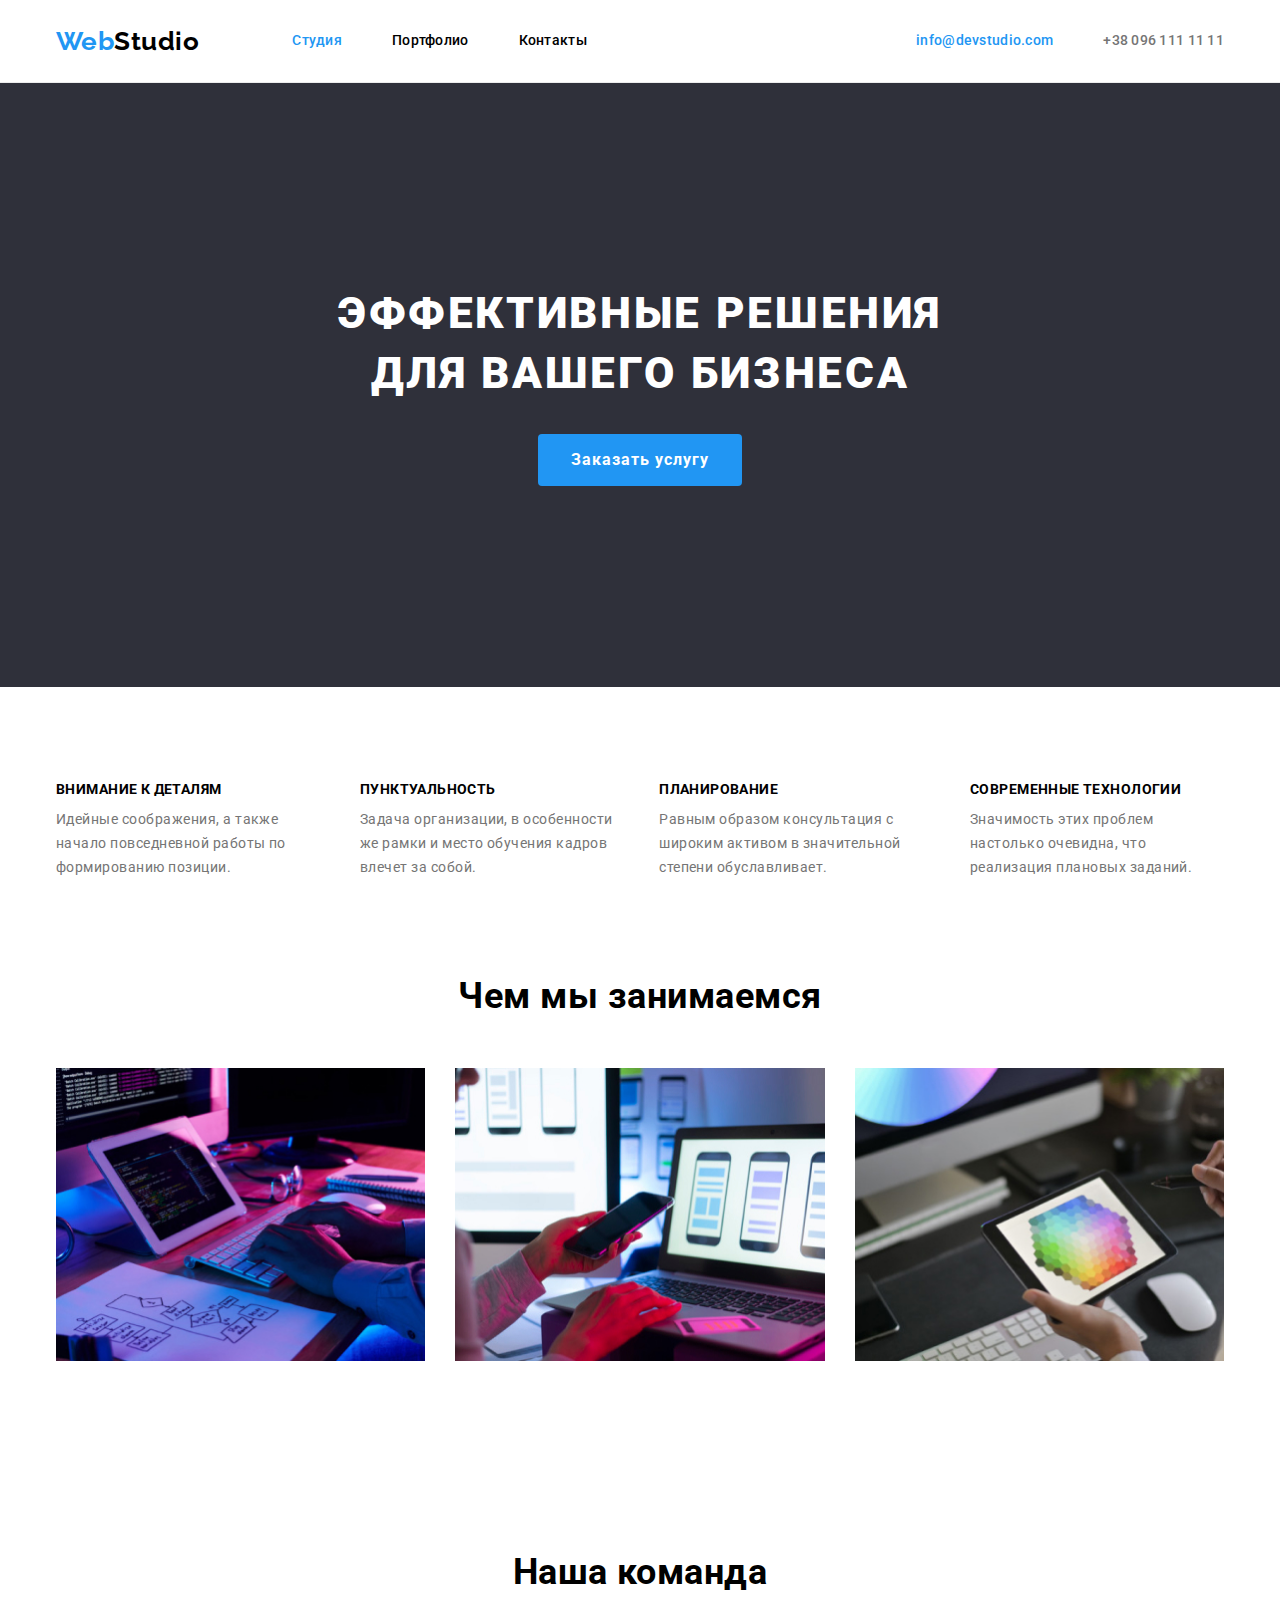
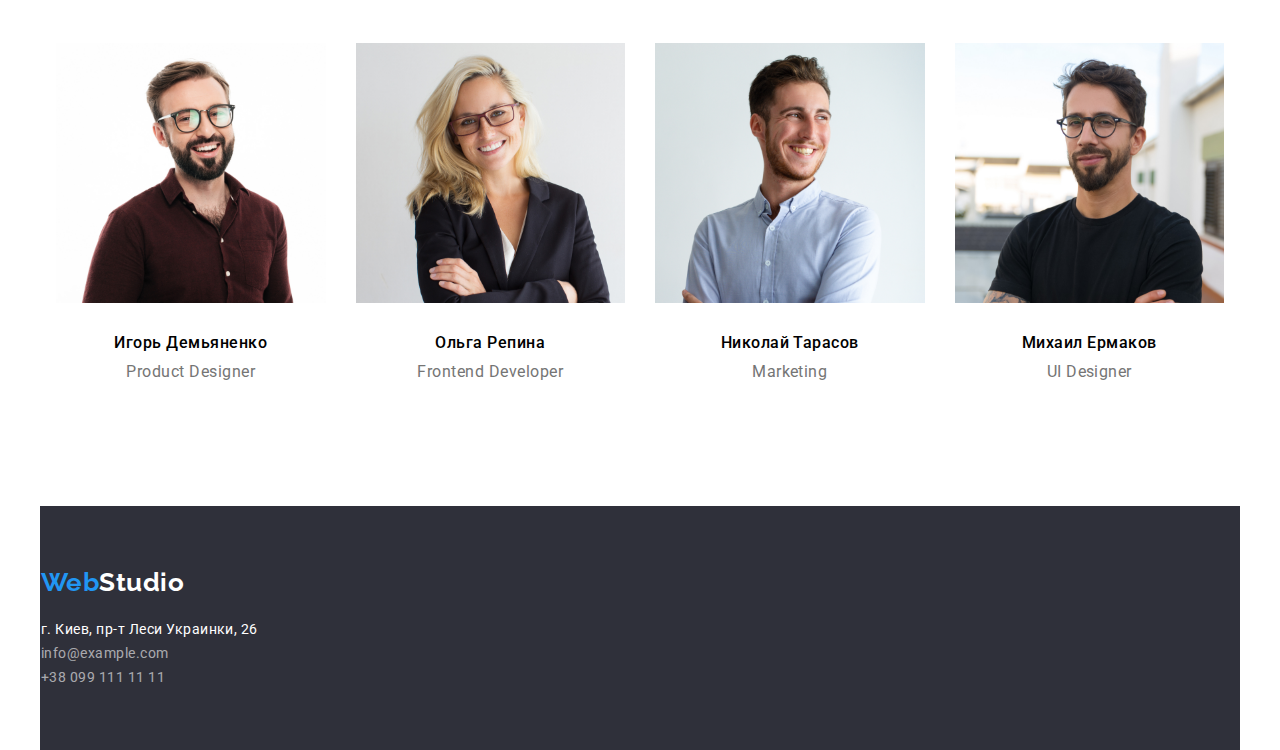
==== index.html @ 82b2c9bb "commit-1" ====
<!DOCTYPE html>
<html lang="ru">
<head>
    <meta charset="UTF-8">
    <meta name="viewport" content="width=device-width, initial-scale=1.0">
    <title>goit-markup-hw-03</title>
    <link rel="stylesheet" href="./css/modern-normalize.css" />
    <link rel="preconnect" href="https://fonts.gstatic.com">
    <link
        href="https://fonts.googleapis.com/css2?family=Raleway:wght@400;700&family=Roboto:wght@400;500;700;900&display=swap"
        rel="stylesheet">
    <link rel="stylesheet" href="./css/common.css" />
    <link rel="stylesheet" href="./css/styles.css" />
</head>
<body>
    <header class="header">
        <div class="container">
            <nav class="main-nav">
                <a href="#" class="logo">Web<Span class="logo-header">Studio</span></a>
                <ul class="site-nav list">
                    <li class="item-nav">
                        <a href="#studio" class="link current">Студия</a>
                    </li>
                    <li class="item-nav">
                        <a href="./portfolio.html" class="link">Портфолио</a>
                    </li>
                    <li class="item-nav">
                        <a href="#kontakts" class="link">Контакты</a>
                    </li>
                </ul>
                <ul class="auth-nav list">
                    <li class="item-nav">
                        <a href="mailto:info@devstudio.com" class="link-nav current">info@devstudio.com</a>
                    </li>
                    <li class="item-nav">
                        <a href="tel:+380961111111" class="link-nav">+38 096 111 11 11</a>
                    </li>
                </ul>
            </nav>
        </div>
    </header>
    <main>
        <section class="hero">
            <div class="container">
                <h1 class="title">Эффективные решения <br /> для вашего бизнеса</h1>
                <button type="button" class="title-button">Заказать услугу</button>
            </div>
        </section>
        <section class="section-main">
            <div class="container">
                <ul class="list">
                    <li class="fora">
                        <h3 class="small-title">Внимание к деталям</h3>
                        <p class="best">Идейные соображения, а также начало повседневной работы по формированию позиции.</p>
                    </li>
                    <li class="fora">
                        <h3 class="small-title">Пунктуальность</h3>
                        <p class="best">Задача организации, в особенности же рамки и место обучения кадров влечет за собой.</p>
                    </li>
                    <li class="fora">
                        <h3 class="small-title">Планирование</h3>
                        <p class="best">Равным образом консультация с широким активом в значительной степени обуславливает.</p>
                    </li>
                    <li class="fora">
                        <h3 class="small-title">Современные технологии</h3>
                        <p class="best">Значимость этих проблем настолько очевидна, что реализация плановых заданий.</p>
                    </li>
                </ul>
            </div>
        </section>
        <section>
            <div class="container center">
                <h2 id="studio" class="mide-title">Чем мы занимаемся</h2>
                <ul class="list studio">
                    <li class="picture">
                        <img src="images/1.jpg" alt="руки на клавиатуре" width="370">
                    </li>
                    <li class="picture">
                        <img src="images/2.jpg" alt="со смартфоном в руке" width="370">
                    </li>
                    <li class="picture">
                        <img src="images/3.jpg" alt="проект на планшете" width="370">
                    </li>
                </ul>
            </div>
        </section>
        <section>
            <div class="container team">
                <h2 class="mide-title">Наша команда</h2>
                <ul class="list our-team">
                    <li class="spets">
                        <img src="images/id.jpg" alt="Игорь Демьяненко" width="270">
                        <div class="vizitka">
                            <h3 class="name">Игорь Демьяненко</h3>
                            <p class="profil">Product Designer</p>
                        </div>
                    </li>
                    <li class="spets">
                        <img src="images/or.jpg" alt="Ольга Репина" width="270">
                        <div class="vizitka">
                            <h3 class="name">Ольга Репина</h3>
                            <p class="profil">Frontend Developer</p>
                        </div>
                    </li>
                    <li class="spets">
                        <img src="images/nt.jpg" alt="Николай Тарасов" width="270">
                        <div class="vizitka">
                            <h3 class="name">Николай Тарасов</h3>
                            <p class="profil">Marketing</p>
                        </div>
                    </li>
                    <li class="spets">
                        <img src="images/me.jpg" alt="Михаил Ермаков" width="270">
                        <div class="vizitka">
                            <h3 class="name">Михаил Ермаков</h3>
                            <p class="profil">UI Designer</p>
                        </div>
                    </li>
                </ul>
            </div>
        </section>
    </main>
    <footer>
        <div class="container down">
            <a href="#" class="logo">Web<Span class="logo-footer">Studio</span></a>
            <address class="contacts-links"> 
                <p id="kontakts"><a href="#" class="address">г. Киев, пр-т Леси Украинки, 26</a> </p>
                <ul class="list footer">
                    <li>
                        <a href="mailto:info@example.com" class="kontakts-down">info@example.com</a>
                    </li>
                    <li>
                        <a href="tel:+380991111111" class="kontakts-down">+38 099 111 11 11</a>
                    </li>
                </ul>
            </address>
        </div>
    </footer>
</body>
</html>
---- css/common.css ----
html {
  box-sizing: border-box;
}

*,
*::before,
*::after {
  box-sizing: inherit;
}

* {
  margin: 0;
  padding: 0;
}

:root {
  --white-text: rgba(255, 255, 255, 1);
  --blue: rgba(33, 150, 243, 1);
  --grey-text: rgba(117, 117, 117, 1);
  --grey-light-background: rgba(245, 244, 250, 1);
  --grey-light-op60: rgba(255, 255, 255, 0.6);
  --black-background: rgba(47, 48, 58, 1);
  --grey-background: #f5f4fa;
  --blue-logo: #2196f3;
  --black-text: #000000;
  --border: rgba(236, 236, 236, 1);
  --border-portfolio: rgba(238, 238, 238, 1);
}

body {
  font-family: 'Roboto', sans-serif;
  letter-spacing: 0.03em;
}

.container {
  width: 1200px;
  margin: 0 auto;
  padding: 0 15px;
  border: 1px solid transparent;
}

.list {
  list-style: none;
  font-weight: 500;
  margin-top: 0;
  margin-bottom: 0;
  display: flex;
}

.header {
  background-color: #ffffff;
  border-bottom-width: 1px;
  border-bottom-style: solid;
  border-color: var(--border);
}

.main-nav {
  display: flex;
  align-items: center;
}

.logo {
  font-family: 'Raleway', sans-serif;
  font-weight: 700;
  font-size: 26px;
  line-height: 1.19;
  color: var(--blue-logo);
}

.logo-header,
.link {
  color: var(--black-text);
}

.site-nav {
  display: flex;
  margin-left: 93px;
  padding: 0;
}

.auth-nav {
  display: flex;
  margin-left: auto;
}

.site-nav .item-nav {
  margin-right: 50px;
}

.auth-nav .item-nav + .item-nav {
  margin-left: 50px;
}

.site-nav .link,
.auth-nav .link-nav {
  display: block;
  padding-top: 32px;
  padding-bottom: 32px;
}

.site-nav .link:hover,
.site-nav .link:focus,
.auth-nav .link-nav:hover,
.auth-nav .link-nav:focus,
.logo:hover {
  color: var(--blue);
}

.project:hover,
.project:focus {
  color: var(--blue);
}

.link,
.link-nav {
  font-weight: 500;
  font-size: 14px;
  line-height: 1.14;
  letter-spacing: 0.02em;
}

.link-nav {
  color: var(--grey-text);
}

.site-nav .link.current,
.auth-nav .link-nav.current {
  color: var(--blue);
}

button {
  font-family: inherit;
}

.logo-footer {
  color: #ffffff;
}

img {
  display: block;
  max-width: 100%;
  height: auto;
}

.address {
  display: block;
  color: var(--white-text);
  font-weight: 400;
  font-size: 14px;
  line-height: 1.71;
  margin-top: 20px;
}

.kontakts-down {
  color: var(--grey-light-op60);
  font-weight: 400;
  font-size: 14px;
  line-height: 1.71;
  margin-top: 9px;
}

.down {
  background-color: var(--black-background);
  padding: 60px 0;
}

.footer {
  flex-direction: column;
}
---- css/styles.css ----
/* Секция Hero  */
.title {
  color: var(--white-text);
  font-weight: 900;
  font-size: 44px;
  line-height: 1.36;
  text-align: center;
  letter-spacing: 0.06em;
  text-transform: uppercase;
  margin-top: 0;
  margin-bottom: 30px;
}

.title-button {
  color: var(--white-text);
  font-weight: 700;
  background-color: var(--blue);
  font-size: 16px;
  line-height: 1.88;
  display: flex;
  align-items: center;
  text-align: center;
  letter-spacing: 0.06em;
  border-radius: 4px;
  padding: 10px 32px;
  margin: 0 auto;
  min-width: 200px;
  border: 1px solid transparent;
}

.hero {
  background-color: var(--black-background);
  padding-top: 200px;
  padding-bottom: 200px;
  align-items: center;
  text-align: center;
}

.section-main,
.team {
  padding-top: 94px;
  padding-bottom: 94px;
}

.section-main .fora + .fora {
  margin-left: 30px;
}

.center {
  padding-bottom: 94px;
}

.studio {
  display: flex;
}

.studio .picture + .picture {
  margin-left: 30px;
}

.small-title {
  font-weight: 700;
  font-size: 14px;
  line-height: 1.14;
  letter-spacing: 0.03em;
  text-transform: uppercase;
  margin-top: 0;
  margin-bottom: 10px;
}

.best {
  color: var(--grey-text);
  font-weight: 400;
  font-size: 14px;
  line-height: 1.71;
  margin-top: 0;
  margin-bottom: 0;
}

.mide-title {
  font-size: 36px;
  line-height: 1.17;
  text-align: center;
  margin-top: 0;
  margin-bottom: 50px;
}

.vizitka {
  padding-top: 30px;
  padding-bottom: 30px;
}

.our-team .spets + .spets {
  margin-left: 30px;
}

.name {
  font-weight: 500;
  font-size: 16px;
  line-height: 1.19;
  text-align: center;
  margin-bottom: 10px;
}

.profil {
  color: var(--grey-text);
  font-weight: 400;
  font-size: 16px;
  line-height: 1.19;
  text-align: center;
}
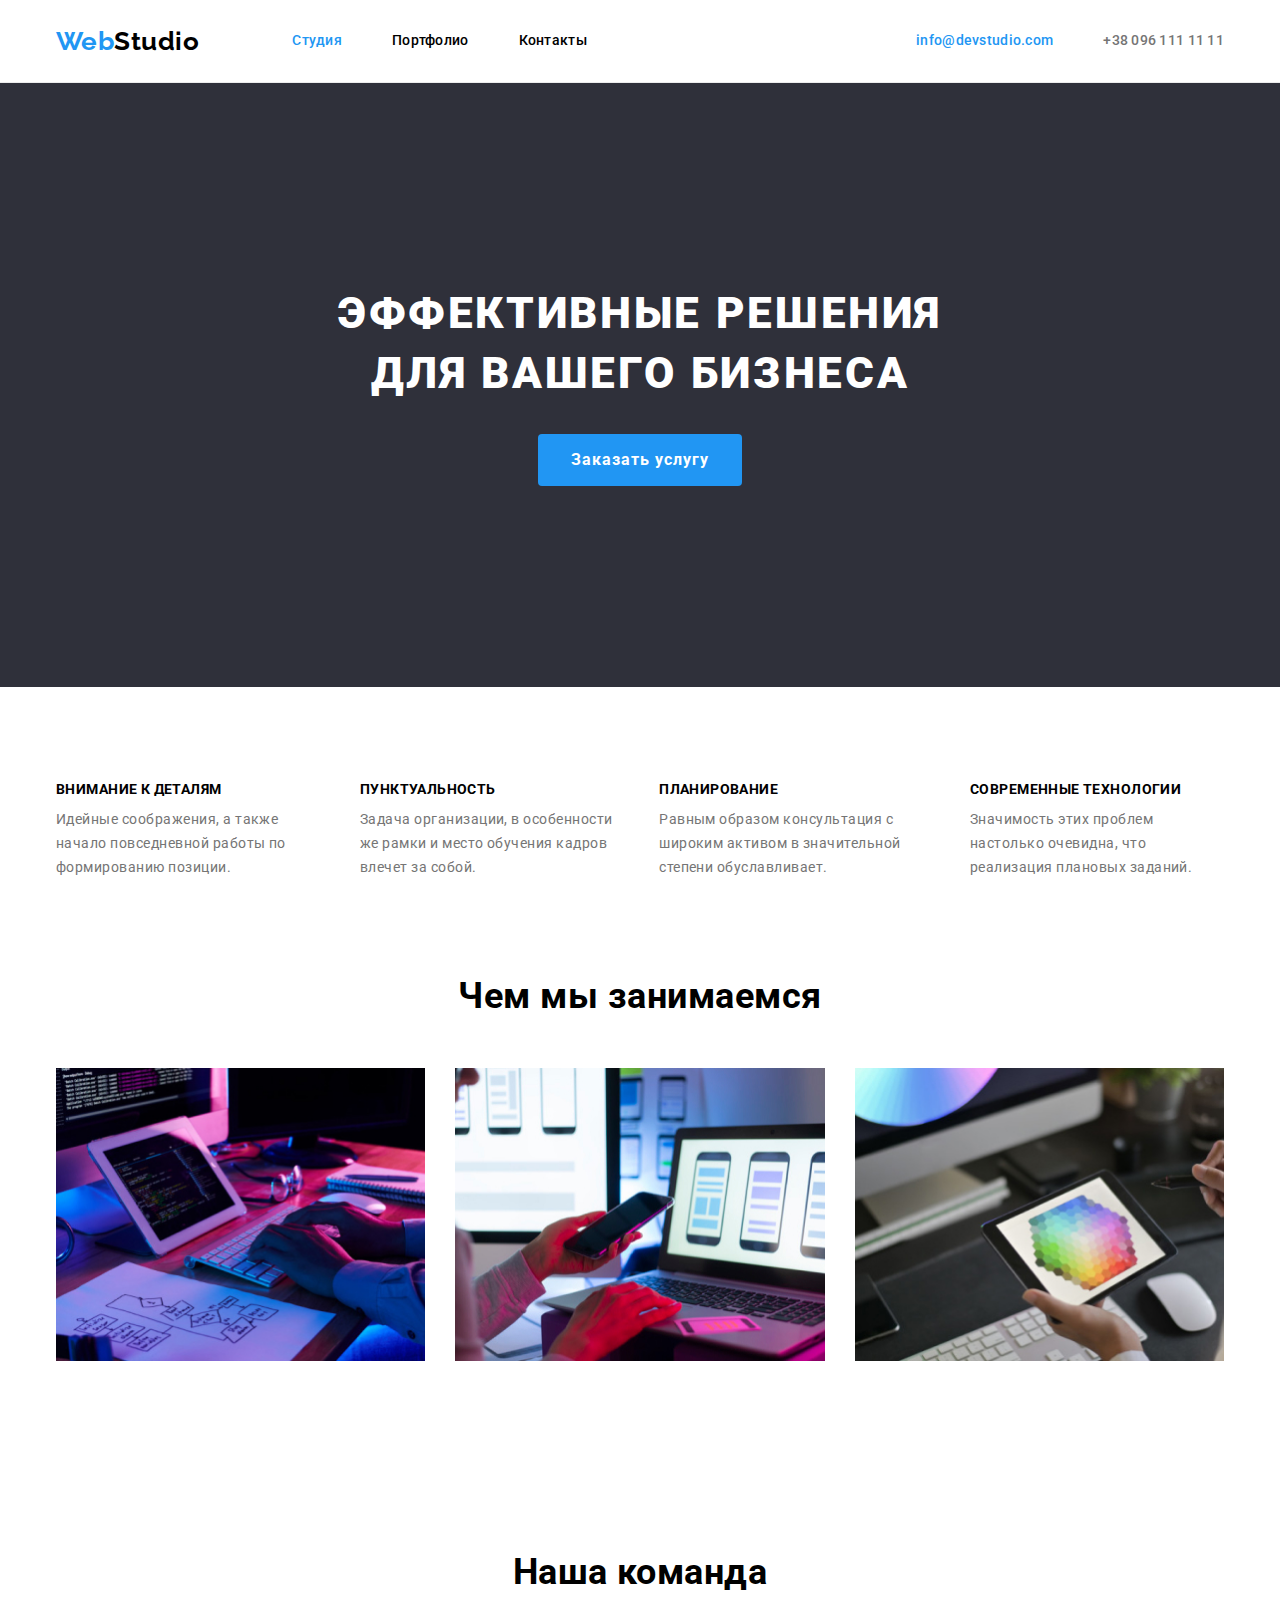
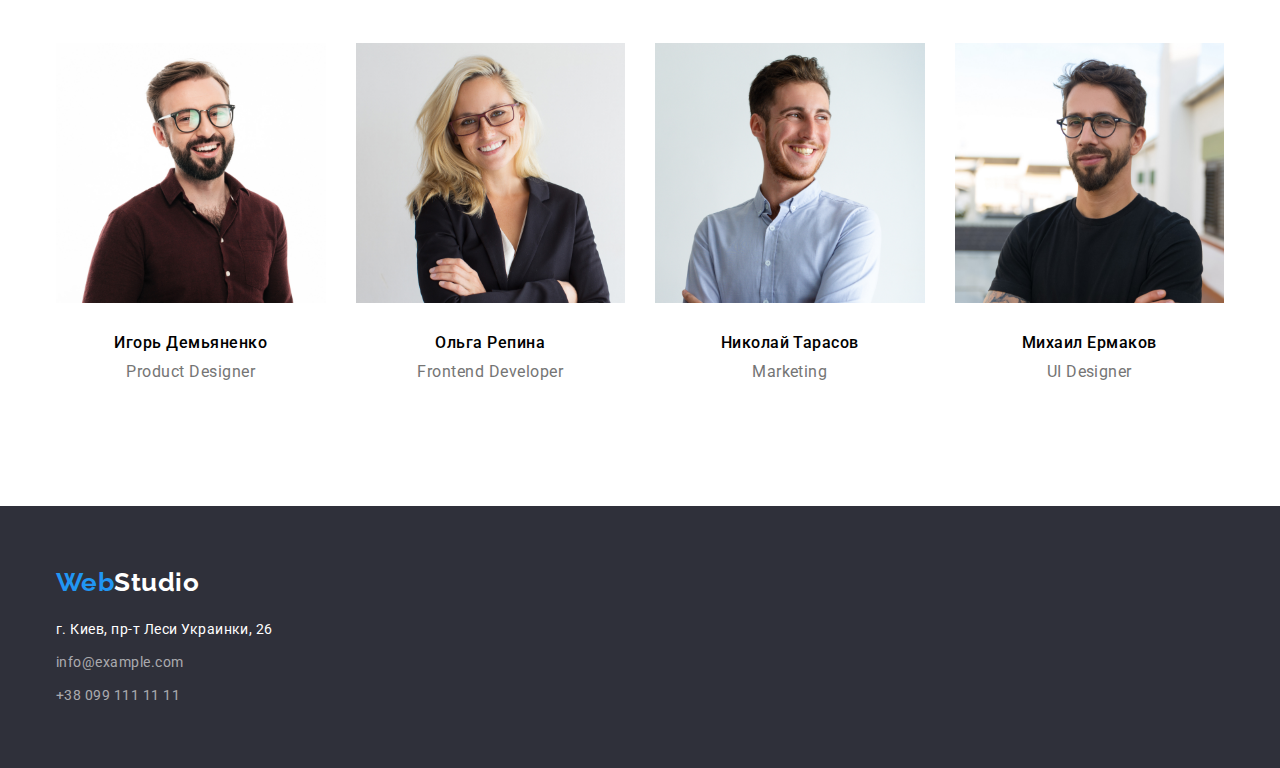
==== commit 952423ac: "commit-2" ====
--- a/index.html
+++ b/index.html
@@ -68,8 +68,8 @@
                 </ul>
             </div>
         </section>
-        <section>
-            <div class="container center">
+        <section class="center">
+            <div class="container">
                 <h2 id="studio" class="mide-title">Чем мы занимаемся</h2>
                 <ul class="list studio">
                     <li class="picture">
@@ -84,8 +84,8 @@
                 </ul>
             </div>
         </section>
-        <section>
-            <div class="container team">
+        <section class="team">
+            <div class="container">
                 <h2 class="mide-title">Наша команда</h2>
                 <ul class="list our-team">
                     <li class="spets">
@@ -120,16 +120,16 @@
             </div>
         </section>
     </main>
-    <footer>
-        <div class="container down">
+    <footer class="down">
+        <div class="container">
             <a href="#" class="logo">Web<Span class="logo-footer">Studio</span></a>
             <address class="contacts-links"> 
                 <p id="kontakts"><a href="#" class="address">г. Киев, пр-т Леси Украинки, 26</a> </p>
                 <ul class="list footer">
-                    <li>
+                    <li class="footer-mail">
                         <a href="mailto:info@example.com" class="kontakts-down">info@example.com</a>
                     </li>
-                    <li>
+                    <li class="footer-mail">
                         <a href="tel:+380991111111" class="kontakts-down">+38 099 111 11 11</a>
                     </li>
                 </ul>
--- a/css/common.css
+++ b/css/common.css
@@ -156,6 +156,9 @@
   font-weight: 400;
   font-size: 14px;
   line-height: 1.71;
+}
+
+.footer-mail {
   margin-top: 9px;
 }
 
